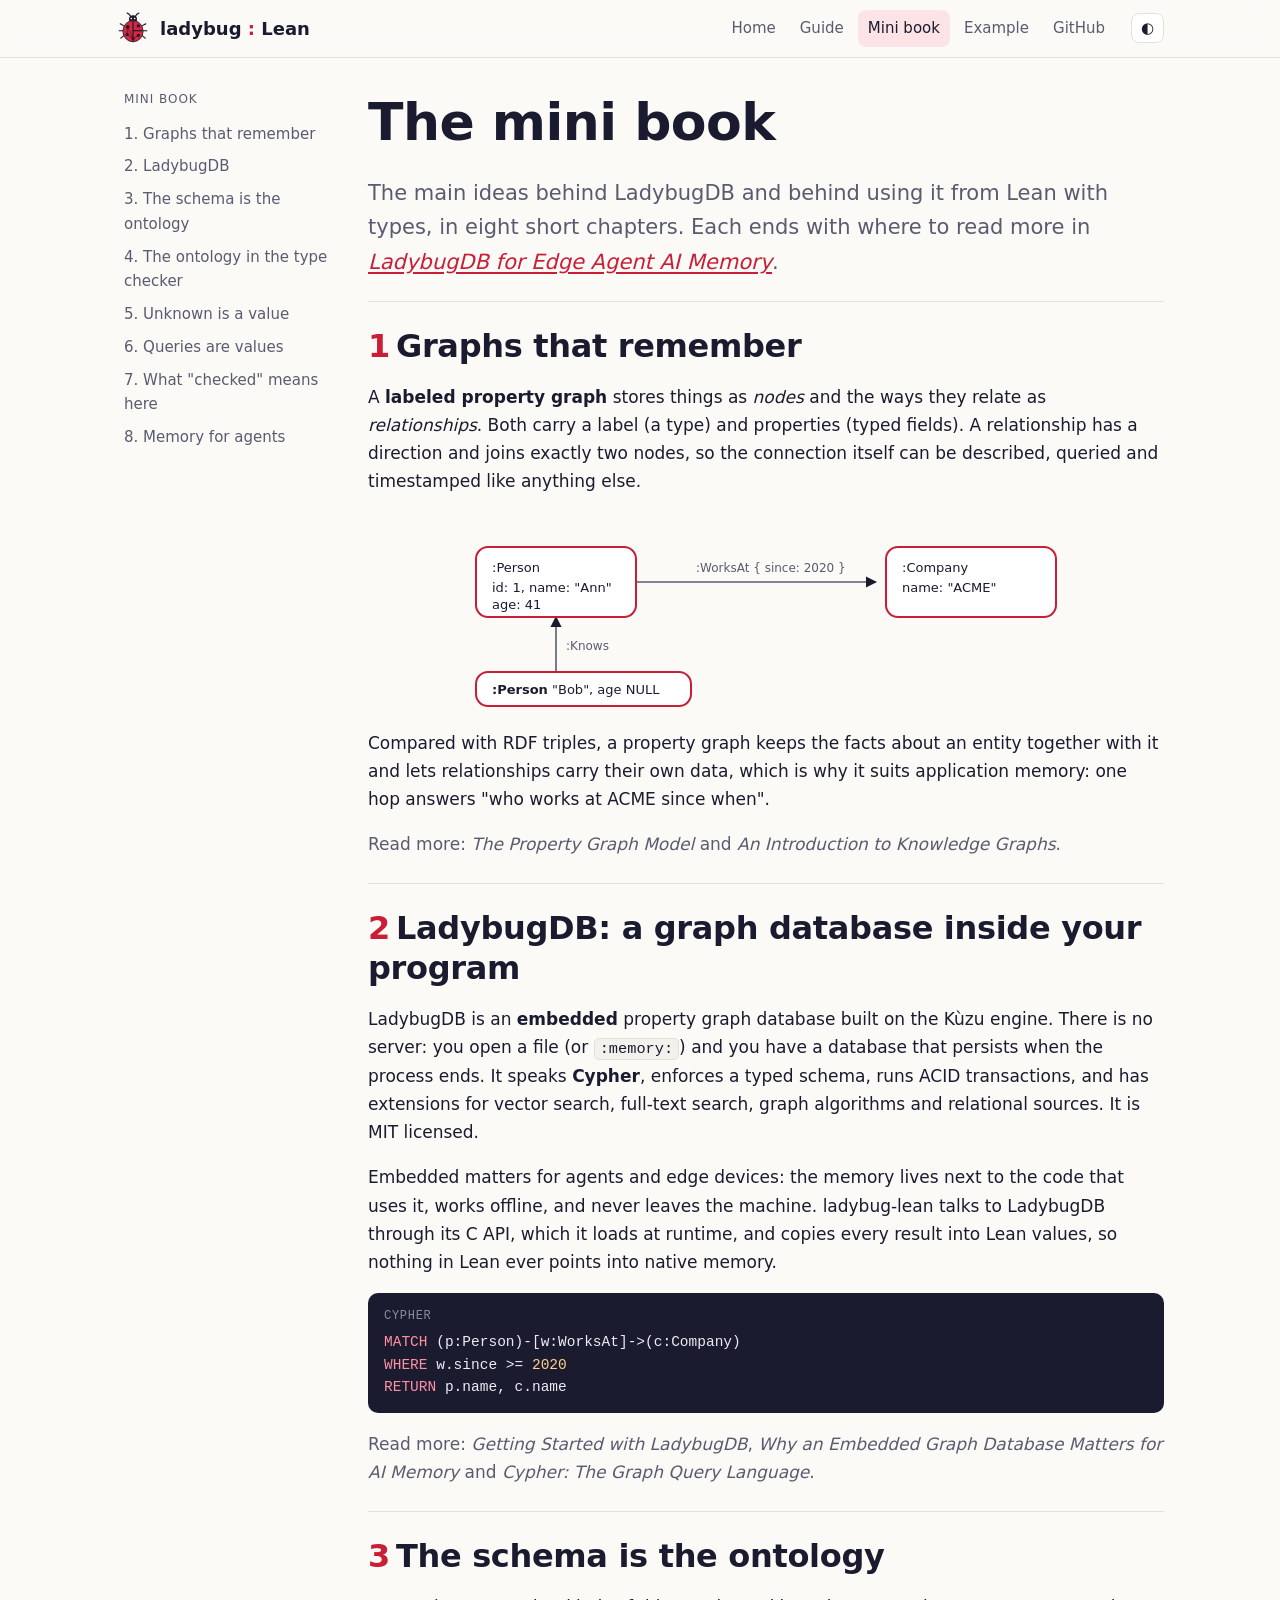
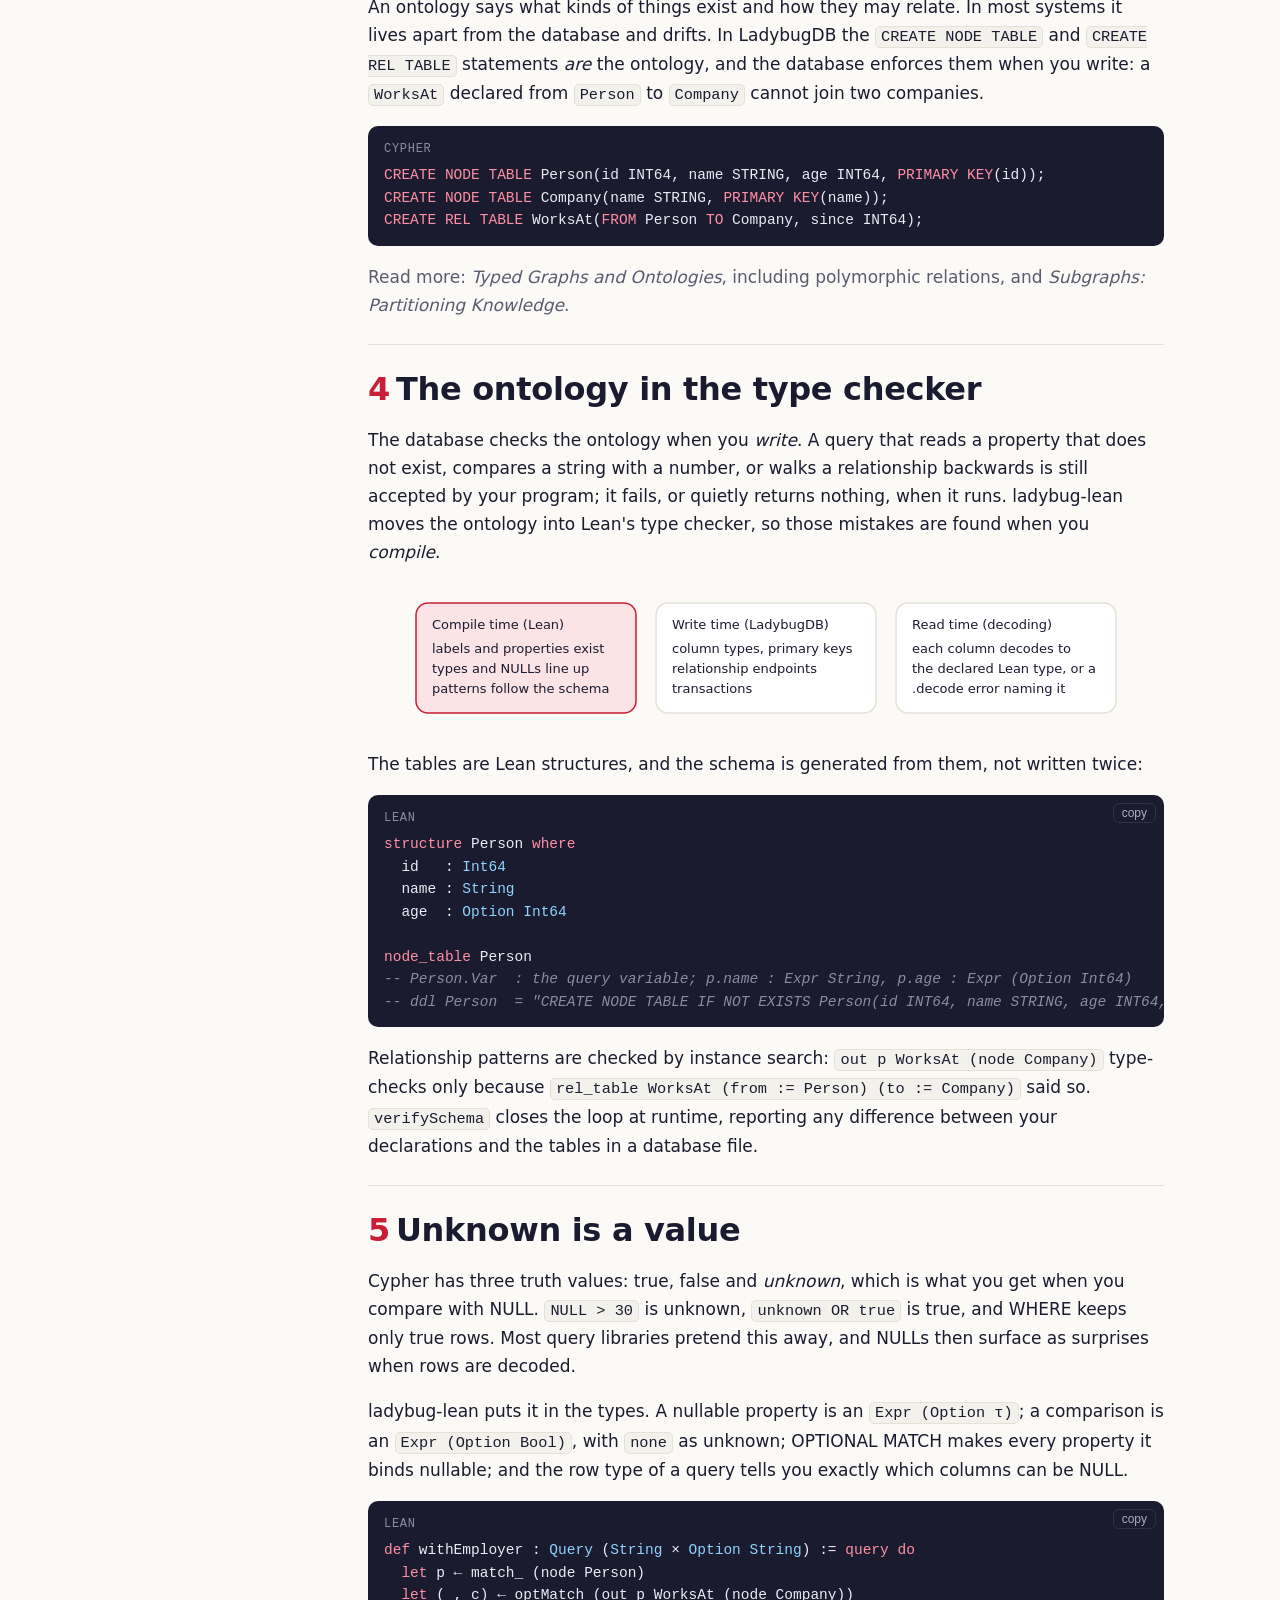
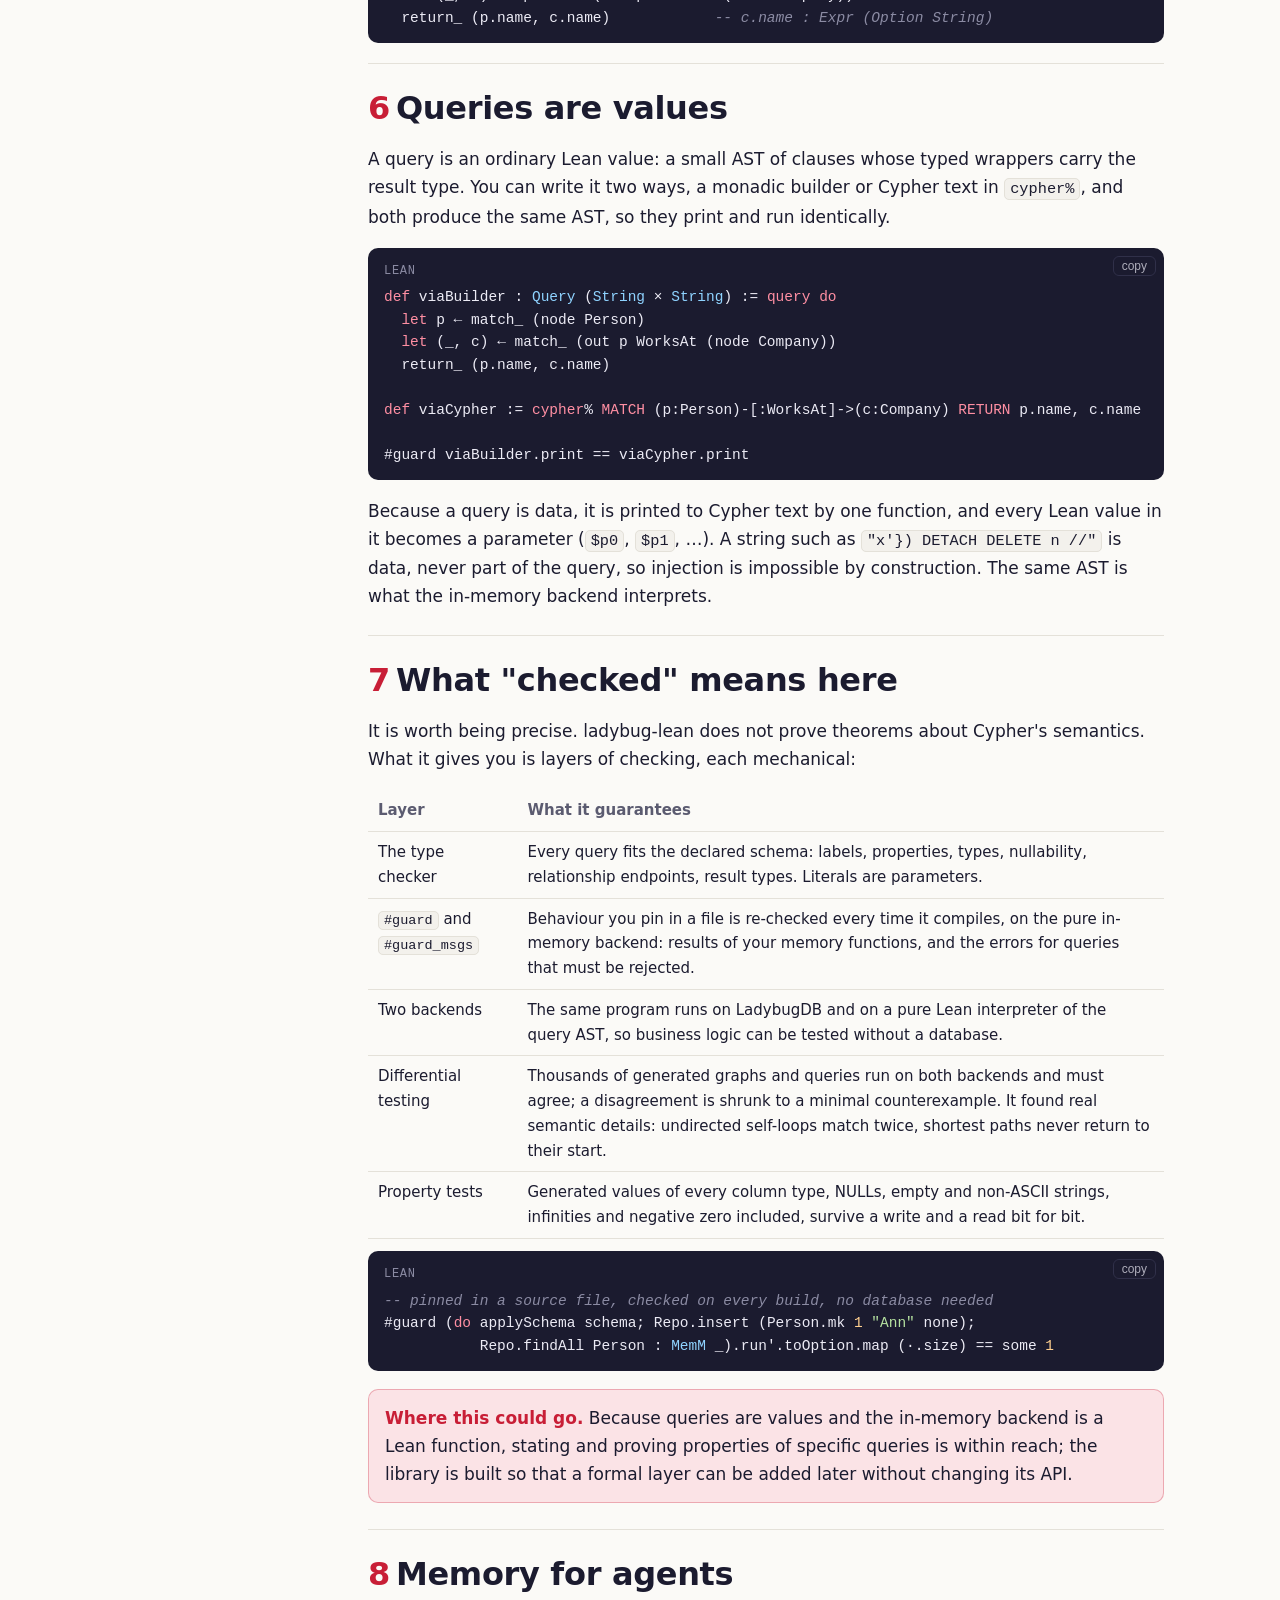
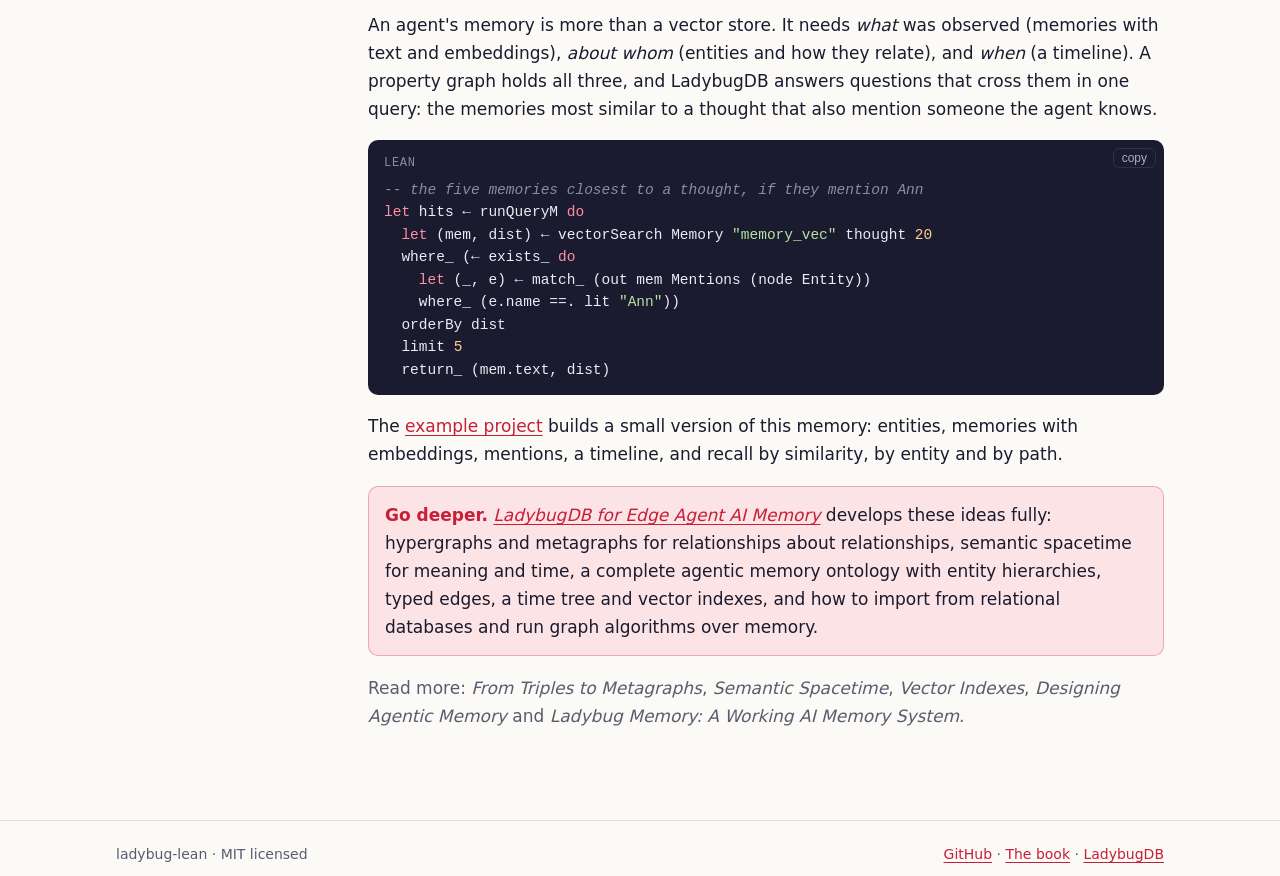
==== site/book.html @ 9492ac9e "Website, mini book and the agent-memory example site/ is a static website for GitHub Pages: a landin" ====
<!doctype html>
<html lang="en">
<head>
  <meta charset="utf-8">
  <meta name="viewport" content="width=device-width, initial-scale=1">
  <title>Mini book · ladybug-lean</title>
  <meta name="description" content="The main ideas of LadybugDB and of typed property graphs in Lean, in eight short chapters.">
  <link rel="icon" href="assets/logo.svg" type="image/svg+xml">
  <link rel="stylesheet" href="assets/style.css">
  <script src="assets/site.js" defer></script>
</head>
<body>
<header class="site-header">
  <div class="inner">
    <a class="brand" href="index.html"><img src="assets/logo.svg" alt=""><span>ladybug<span class="colon"> : </span><span class="full">Lean</span></span></a>
    <nav class="nav" aria-label="Main">
      <a href="index.html">Home</a>
      <a href="guide.html">Guide</a>
      <a href="book.html" aria-current="page">Mini book</a>
      <a href="examples.html">Example</a>
      <a href="https://github.com/Volland/ladybug-lean">GitHub</a>
    </nav>
    <button class="theme-toggle" type="button" aria-label="Switch colour theme">◐</button>
  </div>
</header>

<main class="doc">
  <nav class="toc" aria-label="Chapters">
    <p class="label">Mini book</p>
    <ol>
      <li><a href="#graphs">1. Graphs that remember</a></li>
      <li><a href="#ladybug">2. LadybugDB</a></li>
      <li><a href="#ontology">3. The schema is the ontology</a></li>
      <li><a href="#types">4. The ontology in the type checker</a></li>
      <li><a href="#unknown">5. Unknown is a value</a></li>
      <li><a href="#queries">6. Queries are values</a></li>
      <li><a href="#verified">7. What "checked" means here</a></li>
      <li><a href="#memory">8. Memory for agents</a></li>
    </ol>
  </nav>

  <article>
    <h1>The mini book</h1>
    <p class="lede">The main ideas behind LadybugDB and behind using it from Lean with types, in eight short chapters. Each ends with where to read more in <a href="https://leanpub.com/ladybugdb"><em>LadybugDB for Edge Agent AI Memory</em></a>.</p>

    <section id="graphs">
      <h2><span class="chapter-num">1</span>Graphs that remember</h2>
      <p>A <strong>labeled property graph</strong> stores things as <em>nodes</em> and the ways they relate as <em>relationships</em>. Both carry a label (a type) and properties (typed fields). A relationship has a direction and joins exactly two nodes, so the connection itself can be described, queried and timestamped like anything else.</p>
      <svg class="diagram" viewBox="0 0 720 200" role="img" aria-label="Two Person nodes, Ann and Bob, a Company node ACME, a WorksAt relationship from Ann to ACME with since 2020, and a Knows relationship from Bob to Ann">
        <defs><marker id="arrow" viewBox="0 0 10 10" refX="9" refY="5" markerWidth="7" markerHeight="7" orient="auto"><path d="M0 0 L10 5 L0 10 z" fill="currentColor"/></marker></defs>
        <g style="color: var(--muted)">
          <path class="edge" d="M210 70 L470 70" marker-end="url(#arrow)"/>
          <path class="edge" d="M150 160 L150 105" marker-end="url(#arrow)"/>
        </g>
        <rect class="node" x="70" y="35" width="160" height="70" rx="12"/>
        <text x="86" y="60" font-weight="700">:Person</text>
        <text x="86" y="80">id: 1, name: "Ann"</text>
        <text x="86" y="97">age: 41</text>
        <rect class="node" x="480" y="35" width="170" height="70" rx="12"/>
        <text x="496" y="60" font-weight="700">:Company</text>
        <text x="496" y="80">name: "ACME"</text>
        <text class="lbl" x="290" y="60">:WorksAt { since: 2020 }</text>
        <rect class="node" x="70" y="160" width="215" height="34" rx="12"/>
        <text x="86" y="182"><tspan font-weight="700">:Person</tspan> "Bob", age NULL</text>
        <text class="lbl" x="160" y="138">:Knows</text>
      </svg>
      <p>Compared with RDF triples, a property graph keeps the facts about an entity together with it and lets relationships carry their own data, which is why it suits application memory: one hop answers "who works at ACME since when".</p>
      <p class="muted">Read more: <em>The Property Graph Model</em> and <em>An Introduction to Knowledge Graphs</em>.</p>
    </section>

    <section id="ladybug">
      <h2><span class="chapter-num">2</span>LadybugDB: a graph database inside your program</h2>
      <p>LadybugDB is an <strong>embedded</strong> property graph database built on the Kùzu engine. There is no server: you open a file (or <code>:memory:</code>) and you have a database that persists when the process ends. It speaks <strong>Cypher</strong>, enforces a typed schema, runs ACID transactions, and has extensions for vector search, full-text search, graph algorithms and relational sources. It is MIT licensed.</p>
      <p>Embedded matters for agents and edge devices: the memory lives next to the code that uses it, works offline, and never leaves the machine. ladybug-lean talks to LadybugDB through its C API, which it loads at runtime, and copies every result into Lean values, so nothing in Lean ever points into native memory.</p>
<pre data-label="Cypher" data-nocopy><code class="cypher">MATCH (p:Person)-[w:WorksAt]->(c:Company)
WHERE w.since >= 2020
RETURN p.name, c.name</code></pre>
      <p class="muted">Read more: <em>Getting Started with LadybugDB</em>, <em>Why an Embedded Graph Database Matters for AI Memory</em> and <em>Cypher: The Graph Query Language</em>.</p>
    </section>

    <section id="ontology">
      <h2><span class="chapter-num">3</span>The schema is the ontology</h2>
      <p>An ontology says what kinds of things exist and how they may relate. In most systems it lives apart from the database and drifts. In LadybugDB the <code>CREATE NODE TABLE</code> and <code>CREATE REL TABLE</code> statements <em>are</em> the ontology, and the database enforces them when you write: a <code>WorksAt</code> declared from <code>Person</code> to <code>Company</code> cannot join two companies.</p>
<pre data-label="Cypher" data-nocopy><code class="cypher">CREATE NODE TABLE Person(id INT64, name STRING, age INT64, PRIMARY KEY(id));
CREATE NODE TABLE Company(name STRING, PRIMARY KEY(name));
CREATE REL TABLE WorksAt(FROM Person TO Company, since INT64);</code></pre>
      <p class="muted">Read more: <em>Typed Graphs and Ontologies</em>, including polymorphic relations, and <em>Subgraphs: Partitioning Knowledge</em>.</p>
    </section>

    <section id="types">
      <h2><span class="chapter-num">4</span>The ontology in the type checker</h2>
      <p>The database checks the ontology when you <em>write</em>. A query that reads a property that does not exist, compares a string with a number, or walks a relationship backwards is still accepted by your program; it fails, or quietly returns nothing, when it runs. ladybug-lean moves the ontology into Lean's type checker, so those mistakes are found when you <em>compile</em>.</p>
      <svg class="diagram" viewBox="0 0 720 150" role="img" aria-label="Three stages: compile time, write time and read time, with what is checked at each">
        <rect class="hl" x="10" y="20" width="220" height="110" rx="12"/>
        <text x="26" y="46" font-weight="700">Compile time (Lean)</text>
        <text x="26" y="70">labels and properties exist</text>
        <text x="26" y="90">types and NULLs line up</text>
        <text x="26" y="110">patterns follow the schema</text>
        <rect class="box" x="250" y="20" width="220" height="110" rx="12"/>
        <text x="266" y="46" font-weight="700">Write time (LadybugDB)</text>
        <text x="266" y="70">column types, primary keys</text>
        <text x="266" y="90">relationship endpoints</text>
        <text x="266" y="110">transactions</text>
        <rect class="box" x="490" y="20" width="220" height="110" rx="12"/>
        <text x="506" y="46" font-weight="700">Read time (decoding)</text>
        <text x="506" y="70">each column decodes to</text>
        <text x="506" y="90">the declared Lean type, or a</text>
        <text x="506" y="110">.decode error naming it</text>
      </svg>
      <p>The tables are Lean structures, and the schema is generated from them, not written twice:</p>
<pre data-label="Lean"><code>structure Person where
  id   : Int64
  name : String
  age  : Option Int64

node_table Person
-- Person.Var  : the query variable; p.name : Expr String, p.age : Expr (Option Int64)
-- ddl Person  = "CREATE NODE TABLE IF NOT EXISTS Person(id INT64, name STRING, age INT64, PRIMARY KEY(id))"</code></pre>
      <p>Relationship patterns are checked by instance search: <code>out p WorksAt (node Company)</code> type-checks only because <code>rel_table WorksAt (from := Person) (to := Company)</code> said so. <code>verifySchema</code> closes the loop at runtime, reporting any difference between your declarations and the tables in a database file.</p>
    </section>

    <section id="unknown">
      <h2><span class="chapter-num">5</span>Unknown is a value</h2>
      <p>Cypher has three truth values: true, false and <em>unknown</em>, which is what you get when you compare with NULL. <code>NULL &gt; 30</code> is unknown, <code>unknown OR true</code> is true, and WHERE keeps only true rows. Most query libraries pretend this away, and NULLs then surface as surprises when rows are decoded.</p>
      <p>ladybug-lean puts it in the types. A nullable property is an <code>Expr (Option τ)</code>; a comparison is an <code>Expr (Option Bool)</code>, with <code>none</code> as unknown; OPTIONAL MATCH makes every property it binds nullable; and the row type of a query tells you exactly which columns can be NULL.</p>
<pre data-label="Lean"><code>def withEmployer : Query (String × Option String) := query do
  let p ← match_ (node Person)
  let (_, c) ← optMatch (out p WorksAt (node Company))
  return_ (p.name, c.name)            -- c.name : Expr (Option String)</code></pre>
    </section>

    <section id="queries">
      <h2><span class="chapter-num">6</span>Queries are values</h2>
      <p>A query is an ordinary Lean value: a small AST of clauses whose typed wrappers carry the result type. You can write it two ways, a monadic builder or Cypher text in <code>cypher%</code>, and both produce the same AST, so they print and run identically.</p>
<pre data-label="Lean"><code>def viaBuilder : Query (String × String) := query do
  let p ← match_ (node Person)
  let (_, c) ← match_ (out p WorksAt (node Company))
  return_ (p.name, c.name)

def viaCypher := cypher% MATCH (p:Person)-[:WorksAt]->(c:Company) RETURN p.name, c.name

#guard viaBuilder.print == viaCypher.print</code></pre>
      <p>Because a query is data, it is printed to Cypher text by one function, and every Lean value in it becomes a parameter (<code>$p0</code>, <code>$p1</code>, …). A string such as <code>"x'}) DETACH DELETE n //"</code> is data, never part of the query, so injection is impossible by construction. The same AST is what the in-memory backend interprets.</p>
    </section>

    <section id="verified">
      <h2><span class="chapter-num">7</span>What "checked" means here</h2>
      <p>It is worth being precise. ladybug-lean does not prove theorems about Cypher's semantics. What it gives you is layers of checking, each mechanical:</p>
      <table>
        <tr><th>Layer</th><th>What it guarantees</th></tr>
        <tr><td>The type checker</td><td>Every query fits the declared schema: labels, properties, types, nullability, relationship endpoints, result types. Literals are parameters.</td></tr>
        <tr><td><code>#guard</code> and <code>#guard_msgs</code></td><td>Behaviour you pin in a file is re-checked every time it compiles, on the pure in-memory backend: results of your memory functions, and the errors for queries that must be rejected.</td></tr>
        <tr><td>Two backends</td><td>The same program runs on LadybugDB and on a pure Lean interpreter of the query AST, so business logic can be tested without a database.</td></tr>
        <tr><td>Differential testing</td><td>Thousands of generated graphs and queries run on both backends and must agree; a disagreement is shrunk to a minimal counterexample. It found real semantic details: undirected self-loops match twice, shortest paths never return to their start.</td></tr>
        <tr><td>Property tests</td><td>Generated values of every column type, NULLs, empty and non-ASCII strings, infinities and negative zero included, survive a write and a read bit for bit.</td></tr>
      </table>
<pre data-label="Lean"><code>-- pinned in a source file, checked on every build, no database needed
#guard (do applySchema schema; Repo.insert (Person.mk 1 "Ann" none);
           Repo.findAll Person : MemM _).run'.toOption.map (·.size) == some 1</code></pre>
      <div class="callout"><strong>Where this could go.</strong> Because queries are values and the in-memory backend is a Lean function, stating and proving properties of specific queries is within reach; the library is built so that a formal layer can be added later without changing its API.</div>
    </section>

    <section id="memory">
      <h2><span class="chapter-num">8</span>Memory for agents</h2>
      <p>An agent's memory is more than a vector store. It needs <em>what</em> was observed (memories with text and embeddings), <em>about whom</em> (entities and how they relate), and <em>when</em> (a timeline). A property graph holds all three, and LadybugDB answers questions that cross them in one query: the memories most similar to a thought that also mention someone the agent knows.</p>
<pre data-label="Lean"><code>-- the five memories closest to a thought, if they mention Ann
let hits ← runQueryM do
  let (mem, dist) ← vectorSearch Memory "memory_vec" thought 20
  where_ (← exists_ do
    let (_, e) ← match_ (out mem Mentions (node Entity))
    where_ (e.name ==. lit "Ann"))
  orderBy dist
  limit 5
  return_ (mem.text, dist)</code></pre>
      <p>The <a href="examples.html">example project</a> builds a small version of this memory: entities, memories with embeddings, mentions, a timeline, and recall by similarity, by entity and by path.</p>
      <div class="callout">
        <strong>Go deeper.</strong> <a href="https://leanpub.com/ladybugdb"><em>LadybugDB for Edge Agent AI Memory</em></a> develops these ideas fully: hypergraphs and metagraphs for relationships about relationships, semantic spacetime for meaning and time, a complete agentic memory ontology with entity hierarchies, typed edges, a time tree and vector indexes, and how to import from relational databases and run graph algorithms over memory.
      </div>
      <p class="muted">Read more: <em>From Triples to Metagraphs</em>, <em>Semantic Spacetime</em>, <em>Vector Indexes</em>, <em>Designing Agentic Memory</em> and <em>Ladybug Memory: A Working AI Memory System</em>.</p>
    </section>
  </article>
</main>

<footer>
  <div class="inner">
    <span>ladybug-lean · MIT licensed</span>
    <span><a href="https://github.com/Volland/ladybug-lean">GitHub</a> · <a href="https://leanpub.com/ladybugdb">The book</a> · <a href="https://github.com/LadybugDB/ladybug">LadybugDB</a></span>
  </div>
</footer>
</body>
</html>
---- site/assets/style.css ----
:root {
  --bg: #fbfaf7;
  --surface: #ffffff;
  --surface-2: #f3f1ec;
  --text: #1b1b2f;
  --muted: #5b5b70;
  --accent: #c81e36;
  --accent-soft: #fbe3e6;
  --border: #e4e1d9;
  --code-bg: #1b1b2f;
  --code-text: #ecebf5;
  --kw: #ff8fa3;
  --ty: #8fd3ff;
  --str: #b6e3a1;
  --num: #ffcf8f;
  --com: #8b8ba3;
  --ok: #1f7a4d;
  --err: #b4232f;
  --radius: 10px;
  --max: 1080px;
  color-scheme: light;
}

@media (prefers-color-scheme: dark) {
  :root:not([data-theme="light"]) {
    --bg: #121220;
    --surface: #1a1a2c;
    --surface-2: #22223a;
    --text: #ecebf5;
    --muted: #a5a5bd;
    --accent: #ff5a6e;
    --accent-soft: #3a1f2a;
    --border: #2f2f48;
    --code-bg: #0c0c16;
    color-scheme: dark;
  }
}

:root[data-theme="dark"] {
  --bg: #121220;
  --surface: #1a1a2c;
  --surface-2: #22223a;
  --text: #ecebf5;
  --muted: #a5a5bd;
  --accent: #ff5a6e;
  --accent-soft: #3a1f2a;
  --border: #2f2f48;
  --code-bg: #0c0c16;
  color-scheme: dark;
}

* { box-sizing: border-box; }

/* Grid and flex children may shrink below their content (long code lines scroll inside <pre>). */
.hero > *, .split > *, .grid > *, .doc > * { min-width: 0; }

html { scroll-behavior: smooth; }

body {
  margin: 0;
  overflow-x: hidden;
  overflow-wrap: break-word;
  background: var(--bg);
  color: var(--text);
  font: 17px/1.65 "Inter", system-ui, -apple-system, "Segoe UI", sans-serif;
}

a { color: var(--accent); text-underline-offset: 3px; }

code, pre, kbd { font-family: "JetBrains Mono", ui-monospace, "SF Mono", Menlo, Consolas, monospace; }

/* Header */
.site-header {
  position: sticky;
  top: 0;
  z-index: 10;
  background: color-mix(in srgb, var(--bg) 88%, transparent);
  backdrop-filter: blur(8px);
  border-bottom: 1px solid var(--border);
}

.site-header .inner {
  max-width: var(--max);
  margin: 0 auto;
  padding: 10px 16px;
  display: flex;
  align-items: center;
  gap: 16px;
}

.brand {
  display: flex;
  align-items: center;
  gap: 10px;
  color: var(--text);
  text-decoration: none;
  font-weight: 700;
  font-size: 18px;
  white-space: nowrap;
}

.brand img { width: 34px; height: 34px; }
.brand .colon { color: var(--accent); }

.nav { display: flex; gap: 4px; margin-left: auto; flex-wrap: wrap; }

.nav a {
  color: var(--muted);
  text-decoration: none;
  padding: 6px 10px;
  border-radius: 8px;
  font-size: 15px;
}

.nav a:hover { color: var(--text); background: var(--surface-2); }
.nav a[aria-current="page"] { color: var(--text); background: var(--accent-soft); }

.theme-toggle {
  border: 1px solid var(--border);
  background: var(--surface);
  color: var(--text);
  border-radius: 8px;
  padding: 5px 9px;
  cursor: pointer;
  font-size: 15px;
}

/* Layout */
main { max-width: var(--max); margin: 0 auto; padding: 0 16px 64px; }

section { padding: 40px 0 8px; }

h1, h2, h3 { line-height: 1.25; letter-spacing: -0.01em; }
h1 { font-size: clamp(32px, 6vw, 52px); margin: 0 0 12px; }
h2 { font-size: clamp(24px, 3.6vw, 32px); margin: 0 0 14px; }
h3 { font-size: 20px; margin: 22px 0 8px; }

.lede { font-size: clamp(18px, 2.4vw, 21px); color: var(--muted); max-width: 46em; }

.muted { color: var(--muted); }

/* Hero */
.hero {
  display: grid;
  grid-template-columns: 1.2fr 0.8fr;
  gap: 32px;
  align-items: center;
  padding: 56px 0 24px;
}

.hero .mark { width: min(260px, 70vw); justify-self: center; filter: drop-shadow(0 18px 30px rgba(200, 30, 54, 0.18)); }

.hero .title .colon { color: var(--accent); }

.actions { display: flex; gap: 10px; flex-wrap: wrap; margin-top: 20px; }

.button {
  display: inline-block;
  padding: 10px 16px;
  border-radius: 10px;
  text-decoration: none;
  font-weight: 600;
  border: 1px solid var(--border);
  color: var(--text);
  background: var(--surface);
}

.button.primary { background: var(--accent); color: #fff; border-color: var(--accent); }

/* Cards */
.grid { display: grid; grid-template-columns: repeat(auto-fit, minmax(230px, 1fr)); gap: 14px; }

.card {
  background: var(--surface);
  border: 1px solid var(--border);
  border-radius: var(--radius);
  padding: 16px 18px;
}

.card h3 { margin-top: 0; font-size: 18px; }
.card p { margin: 0; color: var(--muted); }

.split { display: grid; grid-template-columns: 1fr 1fr; gap: 16px; align-items: start; }

/* Code */
pre {
  background: var(--code-bg);
  color: var(--code-text);
  border-radius: var(--radius);
  padding: 14px 16px;
  overflow-x: auto;
  font-size: 14.5px;
  line-height: 1.55;
  margin: 12px 0;
  position: relative;
}

:not(pre) > code {
  background: var(--surface-2);
  border: 1px solid var(--border);
  border-radius: 5px;
  padding: 1px 5px;
  font-size: 0.9em;
}

pre .kw { color: var(--kw); }
pre .ty { color: var(--ty); }
pre .str { color: var(--str); }
pre .num { color: var(--num); }
pre .com { color: var(--com); font-style: italic; }

pre[data-label]::before {
  content: attr(data-label);
  display: block;
  font-size: 12px;
  color: var(--com);
  margin-bottom: 6px;
  text-transform: uppercase;
  letter-spacing: 0.06em;
}

.copy {
  position: absolute;
  top: 8px;
  right: 8px;
  border: 1px solid #3a3a55;
  background: transparent;
  color: var(--code-text);
  border-radius: 6px;
  font-size: 12px;
  padding: 2px 8px;
  cursor: pointer;
  opacity: 0.7;
}

.copy:hover { opacity: 1; }

.error-out {
  border-left: 3px solid var(--err);
  background: var(--surface);
  border-radius: 0 var(--radius) var(--radius) 0;
  padding: 10px 14px;
  font-family: "JetBrains Mono", ui-monospace, monospace;
  font-size: 14px;
  color: var(--err);
  margin: 0 0 12px;
  overflow-x: auto;
}

.ok-out {
  border-left: 3px solid var(--ok);
  background: var(--surface);
  border-radius: 0 var(--radius) var(--radius) 0;
  padding: 10px 14px;
  font-family: "JetBrains Mono", ui-monospace, monospace;
  font-size: 14px;
  color: var(--ok);
  margin: 0 0 12px;
  overflow-x: auto;
  white-space: pre;
}

/* Docs layout */
.doc { display: grid; grid-template-columns: 220px minmax(0, 1fr); gap: 32px; padding-top: 32px; }

.toc { position: sticky; top: 72px; align-self: start; font-size: 15px; }
.toc ol, .toc ul { list-style: none; padding: 0; margin: 0; }
.toc a { display: block; padding: 4px 8px; border-radius: 6px; color: var(--muted); text-decoration: none; }
.toc a:hover { background: var(--surface-2); color: var(--text); }
.toc .label { font-size: 12px; text-transform: uppercase; letter-spacing: 0.08em; color: var(--muted); margin: 0 8px 8px; }

.doc article section { padding-top: 24px; border-top: 1px solid var(--border); }
.doc article section:first-child { border-top: 0; padding-top: 0; }

.chapter-num { color: var(--accent); font-weight: 700; margin-right: 6px; }

.callout {
  background: var(--accent-soft);
  border: 1px solid color-mix(in srgb, var(--accent) 30%, transparent);
  border-radius: var(--radius);
  padding: 14px 16px;
  margin: 18px 0;
}

.callout strong { color: var(--accent); }

table { border-collapse: collapse; width: 100%; font-size: 15px; margin: 12px 0; display: block; overflow-x: auto; }
th, td { text-align: left; padding: 8px 10px; border-bottom: 1px solid var(--border); vertical-align: top; }
th { color: var(--muted); font-weight: 600; }

/* Diagram */
.diagram { width: 100%; height: auto; max-width: 720px; display: block; margin: 12px auto; }
.diagram text { font: 13px "Inter", system-ui, sans-serif; fill: var(--text); }
.diagram .node { fill: var(--surface); stroke: var(--accent); stroke-width: 2; }
.diagram .edge { stroke: var(--muted); stroke-width: 1.6; fill: none; }
.diagram .lbl { fill: var(--muted); font-size: 12px; }
.diagram .box { fill: var(--surface); stroke: var(--border); stroke-width: 1.5; }
.diagram .hl { fill: var(--accent-soft); stroke: var(--accent); stroke-width: 1.5; }

/* Footer */
footer {
  border-top: 1px solid var(--border);
  color: var(--muted);
  font-size: 14px;
}

footer .inner { max-width: var(--max); margin: 0 auto; padding: 22px 16px; display: flex; gap: 16px; flex-wrap: wrap; justify-content: space-between; }

@media (max-width: 820px) {
  .hero, .split { grid-template-columns: 1fr; }
  .hero .mark { order: -1; width: 160px; }
  .doc { grid-template-columns: 1fr; }
  .toc { position: static; border: 1px solid var(--border); border-radius: var(--radius); padding: 10px; }
  .site-header .inner { flex-wrap: wrap; row-gap: 4px; }
  .nav { order: 3; width: 100%; margin-left: 0; gap: 0; }
  .nav a { padding: 5px 8px; font-size: 14px; }
  .theme-toggle { margin-left: auto; }
}
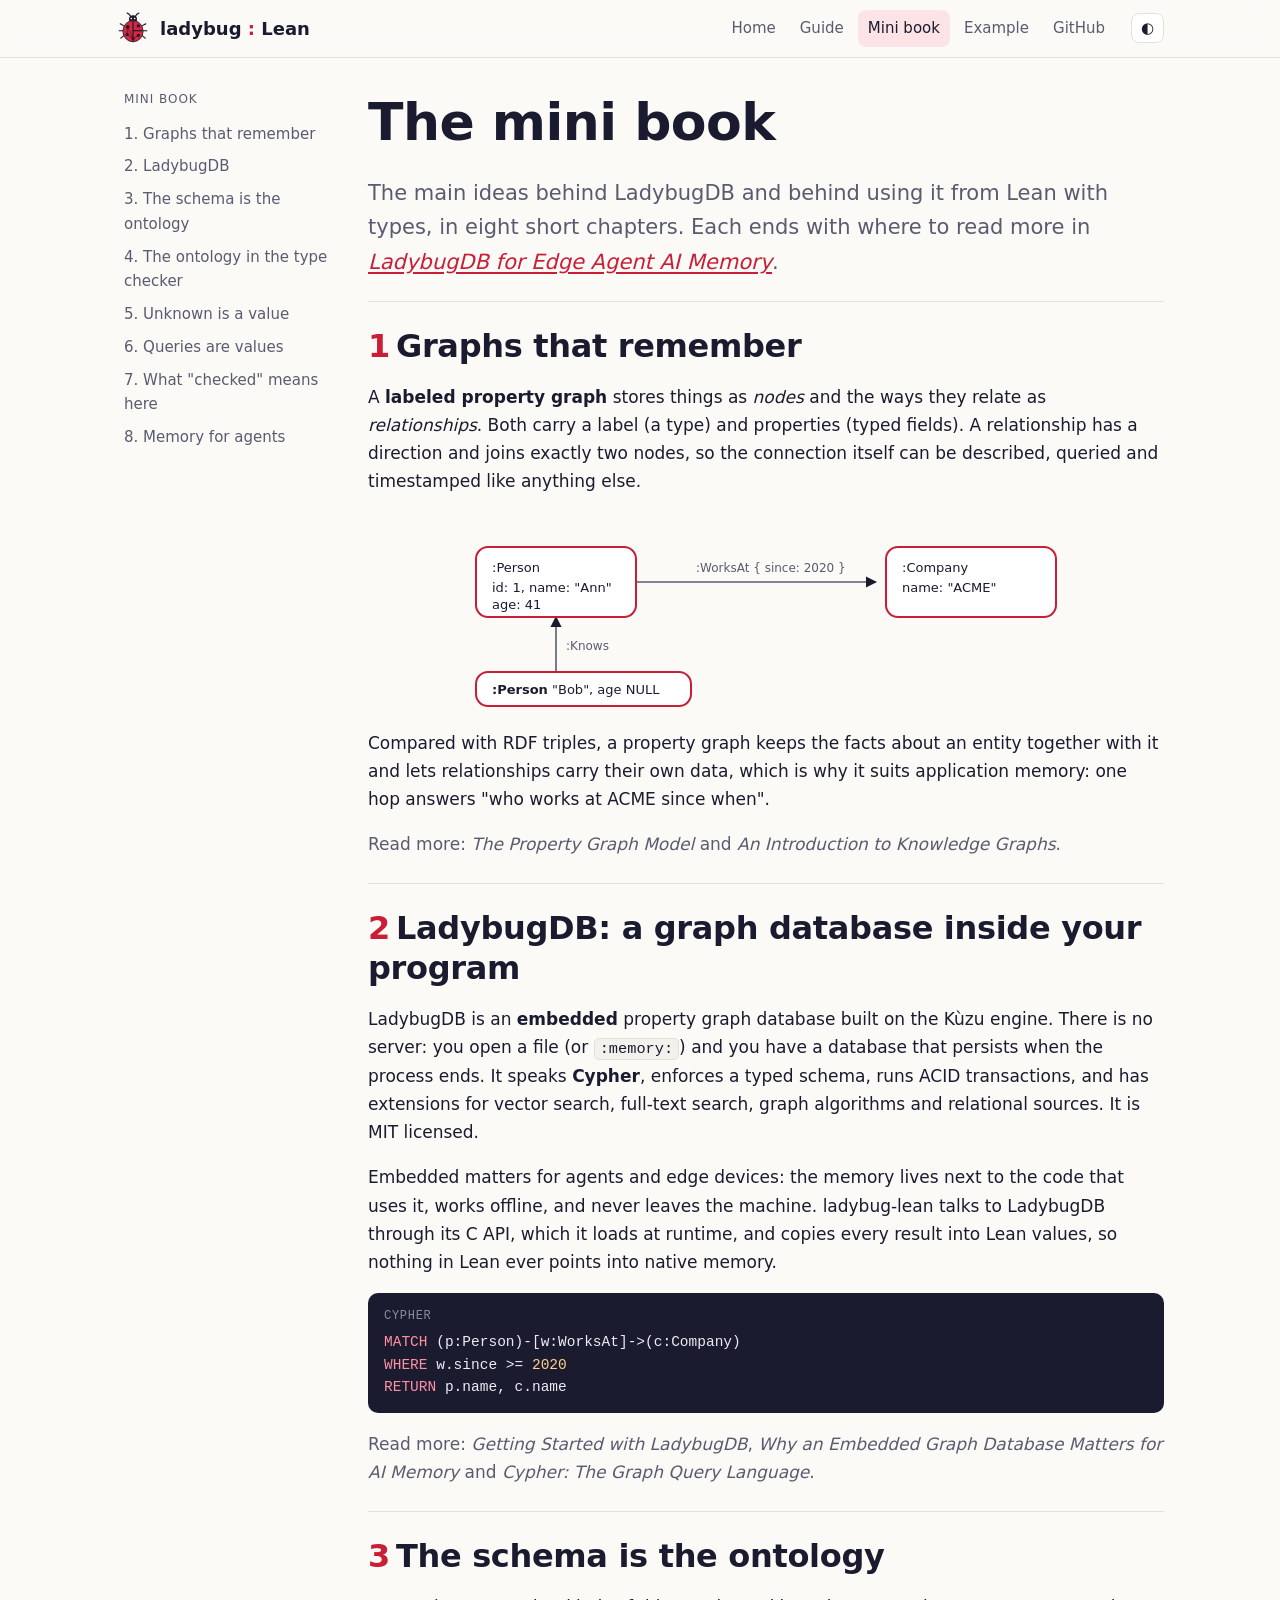
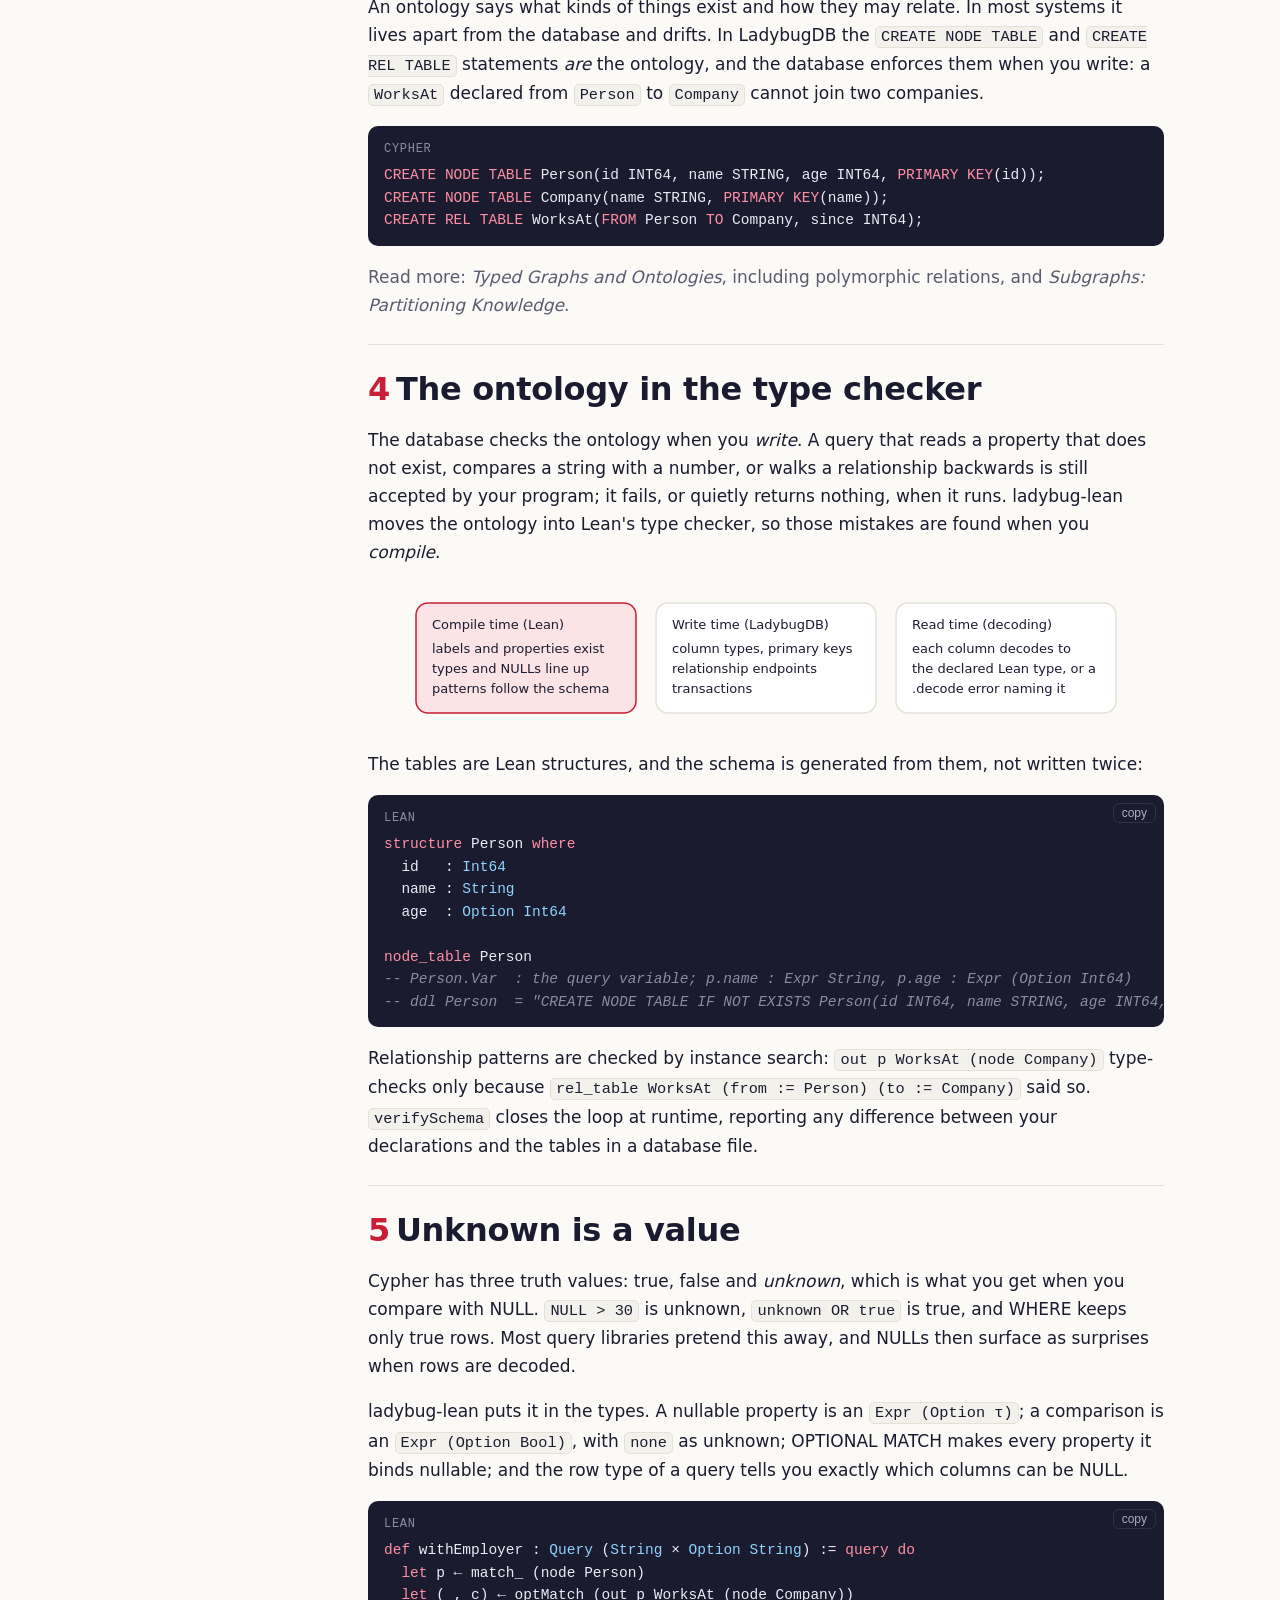
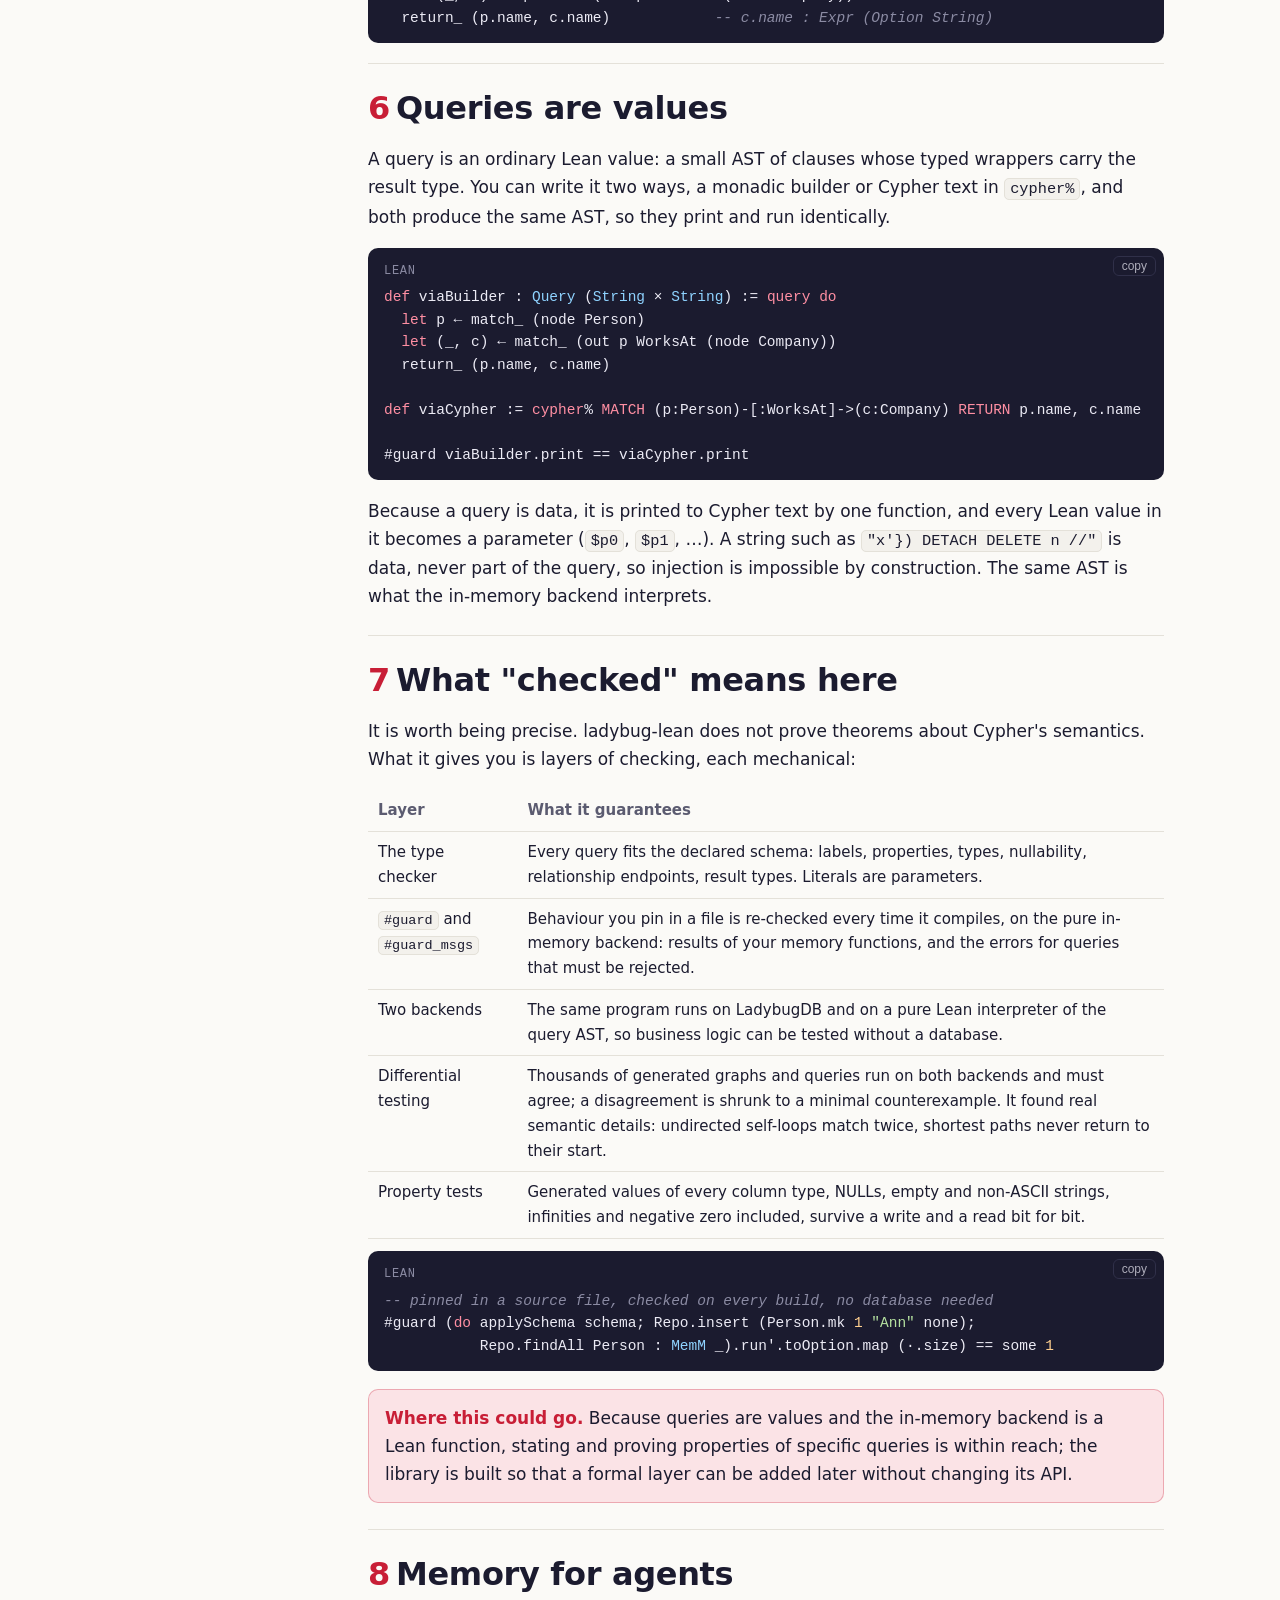
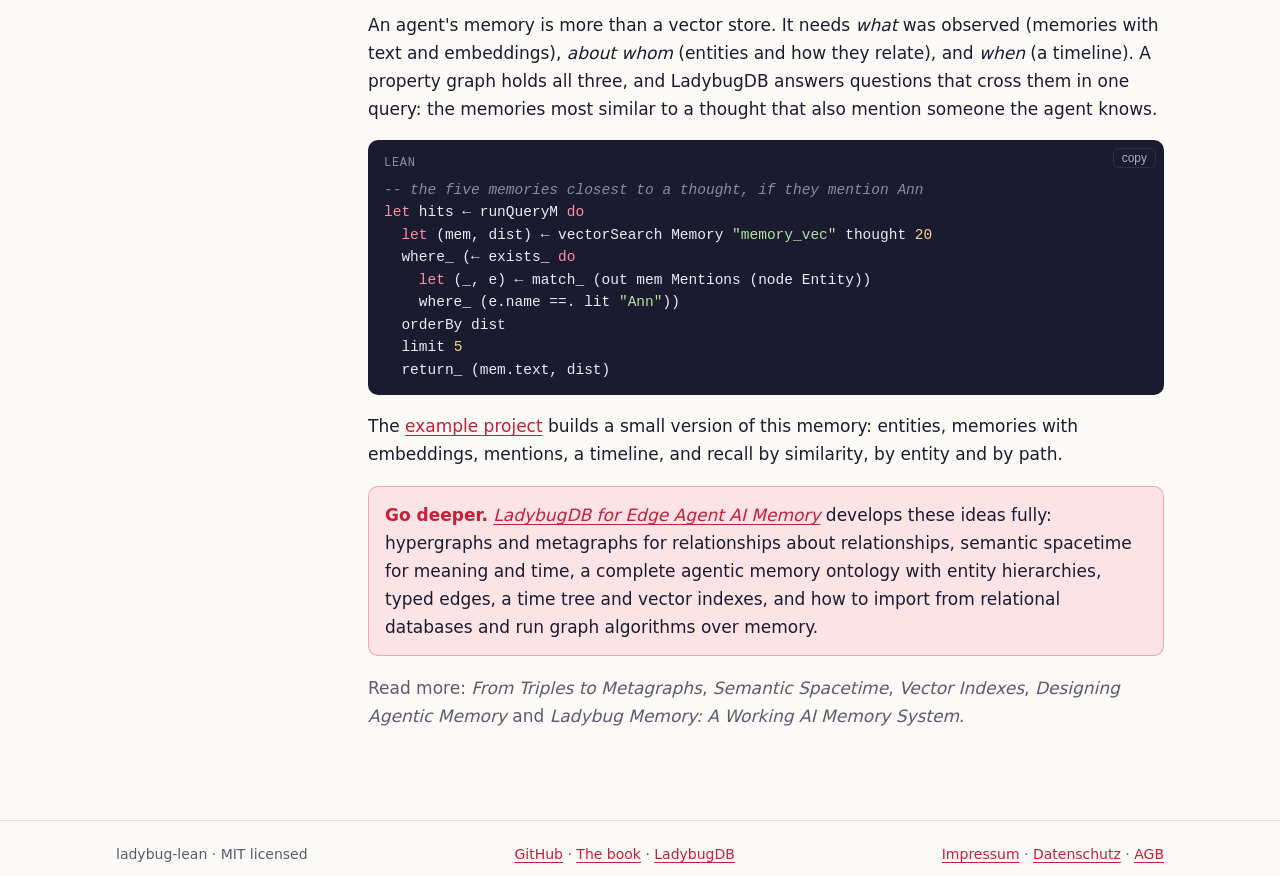
==== commit 22fad66e: "Website: Impressum, Datenschutzerklärung and AGB, linked from every footer Co-Authored-By: Claude Op" ====
--- a/site/book.html
+++ b/site/book.html
@@ -185,6 +185,7 @@
   <div class="inner">
     <span>ladybug-lean · MIT licensed</span>
     <span><a href="https://github.com/Volland/ladybug-lean">GitHub</a> · <a href="https://leanpub.com/ladybugdb">The book</a> · <a href="https://github.com/LadybugDB/ladybug">LadybugDB</a></span>
+    <span><a href="impressum.html">Impressum</a> · <a href="datenschutz.html">Datenschutz</a> · <a href="agb.html">AGB</a></span>
   </div>
 </footer>
 </body>
--- a/site/assets/style.css
+++ b/site/assets/style.css
@@ -297,6 +297,13 @@
 .diagram .box { fill: var(--surface); stroke: var(--border); stroke-width: 1.5; }
 .diagram .hl { fill: var(--accent-soft); stroke: var(--accent); stroke-width: 1.5; }
 
+/* Legal pages */
+.legal { max-width: 46em; padding-top: 40px; }
+.legal section { padding: 20px 0 4px; }
+.legal h2 { font-size: 21px; margin-bottom: 8px; }
+.legal address { font-style: normal; }
+.legal ul { padding-left: 1.3em; }
+
 /* Footer */
 footer {
   border-top: 1px solid var(--border);
